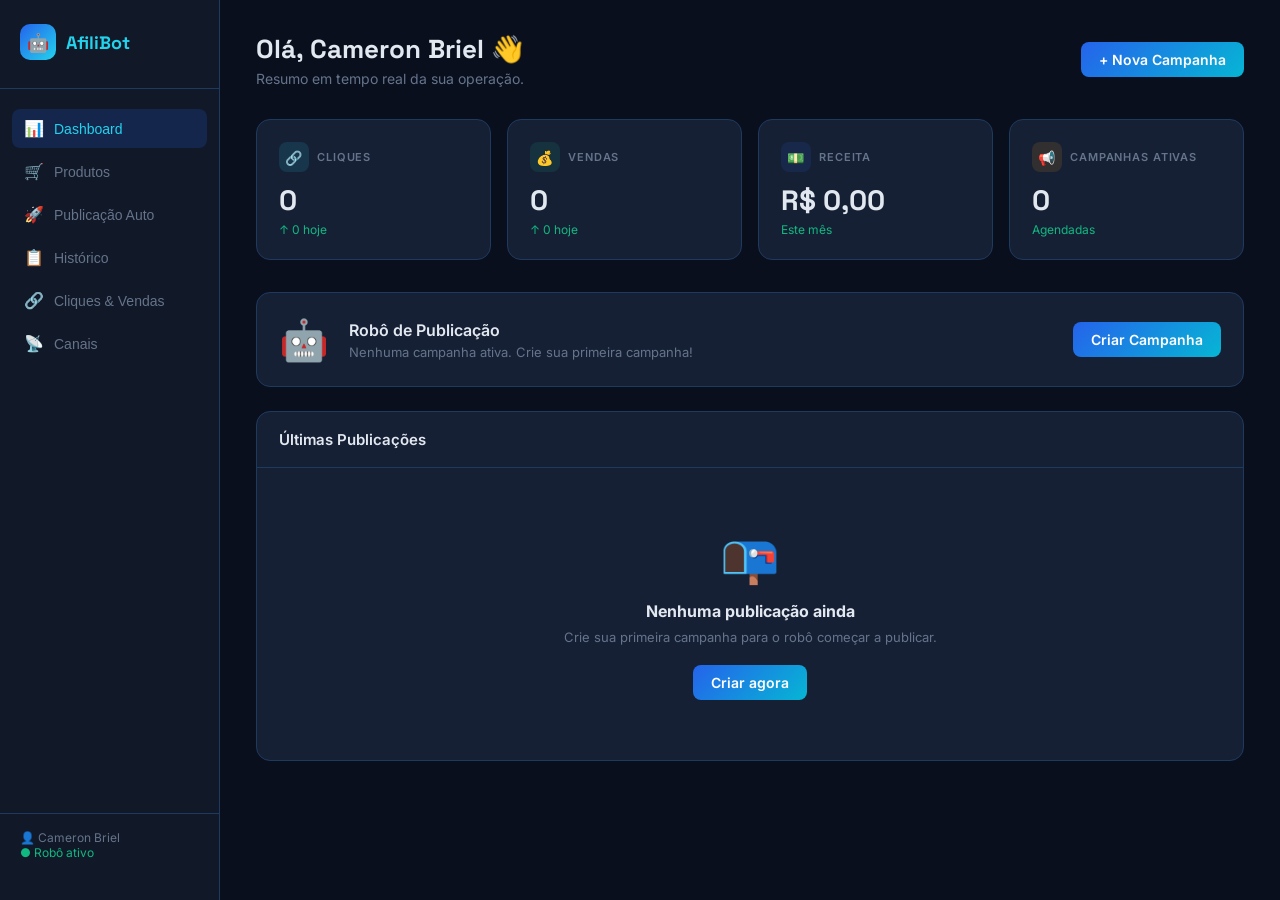
==== index.html.html @ c7c3e6a5 "Add files via upload" ====
<!DOCTYPE html>
<html lang="pt-BR">
<head>
<meta charset="UTF-8">
<meta name="viewport" content="width=device-width, initial-scale=1.0">
<title>AfiliBot — Publicação Automática</title>
<style>
  @import url('https://fonts.googleapis.com/css2?family=Inter:wght@400;500;600;700&family=Space+Grotesk:wght@500;700&display=swap');

  *, *::before, *::after { box-sizing: border-box; margin: 0; padding: 0; }

  :root {
    --bg:       #0a0f1e;
    --surface:  #111827;
    --card:     #162035;
    --border:   #1e3a5f;
    --blue:     #2563eb;
    --cyan:     #22d3ee;
    --cyan2:    #06b6d4;
    --text:     #e2e8f0;
    --muted:    #64748b;
    --green:    #10b981;
    --red:      #ef4444;
    --yellow:   #f59e0b;
  }

  body {
    background: var(--bg);
    color: var(--text);
    font-family: 'Inter', sans-serif;
    min-height: 100vh;
    display: flex;
  }

  /* ── SIDEBAR ── */
  .sidebar {
    width: 220px;
    min-height: 100vh;
    background: var(--surface);
    border-right: 1px solid var(--border);
    display: flex;
    flex-direction: column;
    padding: 24px 0;
    position: fixed;
    top: 0; left: 0;
  }

  .logo {
    display: flex;
    align-items: center;
    gap: 10px;
    padding: 0 20px 28px;
    border-bottom: 1px solid var(--border);
  }

  .logo-icon {
    width: 36px; height: 36px;
    background: linear-gradient(135deg, var(--blue), var(--cyan));
    border-radius: 10px;
    display: flex; align-items: center; justify-content: center;
    font-size: 18px;
  }

  .logo-text {
    font-family: 'Space Grotesk', sans-serif;
    font-size: 18px;
    font-weight: 700;
    color: var(--cyan);
  }

  nav { padding: 20px 12px; flex: 1; }

  .nav-item {
    display: flex;
    align-items: center;
    gap: 10px;
    padding: 10px 12px;
    border-radius: 8px;
    cursor: pointer;
    color: var(--muted);
    font-size: 14px;
    font-weight: 500;
    transition: all .15s;
    margin-bottom: 4px;
    border: none;
    background: none;
    width: 100%;
    text-align: left;
  }

  .nav-item:hover { background: var(--card); color: var(--text); }
  .nav-item.active { background: rgba(37,99,235,.18); color: var(--cyan); }
  .nav-item span.icon { font-size: 16px; }

  .sidebar-footer {
    padding: 16px 20px;
    border-top: 1px solid var(--border);
    font-size: 12px;
    color: var(--muted);
  }

  /* ── MAIN ── */
  .main {
    margin-left: 220px;
    flex: 1;
    padding: 32px 36px;
  }

  .page { display: none; }
  .page.active { display: block; }

  /* ── TOPBAR ── */
  .topbar {
    display: flex;
    align-items: center;
    justify-content: space-between;
    margin-bottom: 32px;
  }

  .page-title { font-family: 'Space Grotesk', sans-serif; font-size: 26px; font-weight: 700; }
  .page-sub { font-size: 14px; color: var(--muted); margin-top: 4px; }

  .btn {
    padding: 9px 18px;
    border-radius: 8px;
    border: none;
    cursor: pointer;
    font-size: 14px;
    font-weight: 600;
    font-family: 'Inter', sans-serif;
    transition: all .15s;
  }

  .btn-primary { background: var(--blue); color: #fff; }
  .btn-primary:hover { background: #1d4ed8; }
  .btn-cyan { background: linear-gradient(135deg, var(--blue), var(--cyan2)); color: #fff; }
  .btn-cyan:hover { opacity: .9; }
  .btn-ghost { background: var(--card); color: var(--text); border: 1px solid var(--border); }
  .btn-ghost:hover { border-color: var(--cyan); color: var(--cyan); }
  .btn-sm { padding: 6px 12px; font-size: 12px; }
  .btn-danger { background: rgba(239,68,68,.15); color: var(--red); border: 1px solid rgba(239,68,68,.3); }

  /* ── CARDS ── */
  .cards-grid {
    display: grid;
    grid-template-columns: repeat(auto-fit, minmax(200px, 1fr));
    gap: 16px;
    margin-bottom: 32px;
  }

  .card {
    background: var(--card);
    border: 1px solid var(--border);
    border-radius: 14px;
    padding: 22px;
  }

  .card-label {
    font-size: 11px;
    font-weight: 600;
    letter-spacing: .08em;
    color: var(--muted);
    text-transform: uppercase;
    margin-bottom: 10px;
    display: flex;
    align-items: center;
    gap: 8px;
  }

  .card-icon {
    width: 30px; height: 30px;
    border-radius: 8px;
    display: flex; align-items: center; justify-content: center;
    font-size: 14px;
  }

  .card-value { font-size: 28px; font-weight: 700; font-family: 'Space Grotesk', sans-serif; }
  .card-change { font-size: 12px; color: var(--green); margin-top: 4px; }

  /* ── TABLE ── */
  .table-wrap {
    background: var(--card);
    border: 1px solid var(--border);
    border-radius: 14px;
    overflow: hidden;
    margin-bottom: 24px;
  }

  .table-head {
    padding: 18px 22px;
    border-bottom: 1px solid var(--border);
    display: flex;
    align-items: center;
    justify-content: space-between;
  }

  .table-title { font-weight: 600; font-size: 15px; }

  table { width: 100%; border-collapse: collapse; }
  th {
    padding: 12px 22px;
    text-align: left;
    font-size: 11px;
    font-weight: 600;
    letter-spacing: .06em;
    color: var(--muted);
    text-transform: uppercase;
    border-bottom: 1px solid var(--border);
  }
  td {
    padding: 14px 22px;
    font-size: 13px;
    border-bottom: 1px solid rgba(30,58,95,.4);
  }
  tr:last-child td { border-bottom: none; }
  tr:hover td { background: rgba(37,99,235,.05); }

  /* ── STATUS BADGES ── */
  .badge {
    display: inline-flex;
    align-items: center;
    gap: 5px;
    padding: 3px 10px;
    border-radius: 20px;
    font-size: 11px;
    font-weight: 600;
  }
  .badge-green  { background: rgba(16,185,129,.12); color: var(--green); }
  .badge-yellow { background: rgba(245,158,11,.12); color: var(--yellow); }
  .badge-red    { background: rgba(239,68,68,.12);  color: var(--red); }
  .badge-blue   { background: rgba(37,99,235,.15);  color: #60a5fa; }
  .badge::before { content: '●'; font-size: 7px; }

  /* ── MODAL ── */
  .modal-overlay {
    display: none;
    position: fixed;
    inset: 0;
    background: rgba(0,0,0,.65);
    z-index: 100;
    align-items: center;
    justify-content: center;
  }
  .modal-overlay.open { display: flex; }

  .modal {
    background: var(--surface);
    border: 1px solid var(--border);
    border-radius: 16px;
    padding: 28px;
    width: 520px;
    max-width: 95vw;
  }

  .modal-title {
    font-family: 'Space Grotesk', sans-serif;
    font-size: 18px;
    font-weight: 700;
    margin-bottom: 20px;
    display: flex;
    align-items: center;
    justify-content: space-between;
  }

  .modal-close {
    background: none;
    border: none;
    color: var(--muted);
    cursor: pointer;
    font-size: 20px;
    line-height: 1;
  }

  /* ── FORM ── */
  .form-group { margin-bottom: 16px; }
  label { display: block; font-size: 12px; font-weight: 600; color: var(--muted); margin-bottom: 6px; text-transform: uppercase; letter-spacing: .05em; }

  input, select, textarea {
    width: 100%;
    background: var(--card);
    border: 1px solid var(--border);
    border-radius: 8px;
    padding: 10px 14px;
    color: var(--text);
    font-size: 14px;
    font-family: 'Inter', sans-serif;
    outline: none;
    transition: border-color .15s;
  }
  input:focus, select:focus, textarea:focus { border-color: var(--cyan); }
  textarea { resize: vertical; min-height: 80px; }
  select option { background: var(--surface); }

  .form-row { display: grid; grid-template-columns: 1fr 1fr; gap: 12px; }
  .modal-actions { display: flex; gap: 10px; justify-content: flex-end; margin-top: 20px; }

  /* ── TOAST ── */
  .toast {
    position: fixed;
    bottom: 28px; right: 28px;
    background: var(--green);
    color: #fff;
    padding: 12px 20px;
    border-radius: 10px;
    font-size: 14px;
    font-weight: 600;
    z-index: 999;
    transform: translateY(80px);
    opacity: 0;
    transition: all .3s;
  }
  .toast.show { transform: translateY(0); opacity: 1; }
  .toast.error { background: var(--red); }

  /* ── EMPTY STATE ── */
  .empty {
    text-align: center;
    padding: 60px 20px;
    color: var(--muted);
  }
  .empty-icon { font-size: 48px; margin-bottom: 14px; }
  .empty h3 { font-size: 16px; color: var(--text); margin-bottom: 8px; }
  .empty p { font-size: 13px; margin-bottom: 20px; }

  /* ── CHANNEL CARDS ── */
  .channels-grid { display: grid; grid-template-columns: repeat(auto-fill, minmax(240px, 1fr)); gap: 16px; }
  .channel-card {
    background: var(--card);
    border: 1px solid var(--border);
    border-radius: 14px;
    padding: 22px;
  }
  .channel-card-top { display: flex; align-items: center; justify-content: space-between; margin-bottom: 14px; }
  .channel-icon { font-size: 28px; }
  .channel-name { font-weight: 600; font-size: 15px; margin-bottom: 4px; }
  .channel-info { font-size: 12px; color: var(--muted); }
  .channel-stats { display: flex; gap: 16px; margin-top: 14px; padding-top: 14px; border-top: 1px solid var(--border); }
  .channel-stat-label { font-size: 11px; color: var(--muted); }
  .channel-stat-value { font-size: 16px; font-weight: 700; }

  /* ── PROGRESS BAR ── */
  .progress-bar { height: 4px; background: var(--border); border-radius: 2px; margin-top: 8px; overflow: hidden; }
  .progress-fill { height: 100%; background: linear-gradient(90deg, var(--blue), var(--cyan)); border-radius: 2px; }

  /* ── ROBOT ANIMATION ── */
  .robot-status {
    background: var(--card);
    border: 1px solid var(--border);
    border-radius: 14px;
    padding: 22px;
    display: flex;
    align-items: center;
    gap: 20px;
    margin-bottom: 24px;
  }
  .robot-emoji { font-size: 40px; animation: pulse 2s infinite; }
  @keyframes pulse { 0%,100%{transform:scale(1)} 50%{transform:scale(1.08)} }
  .robot-info h3 { font-size: 16px; font-weight: 600; margin-bottom: 4px; }
  .robot-info p { font-size: 13px; color: var(--muted); }
  .robot-actions { margin-left: auto; display: flex; gap: 10px; }

  /* ── LINK STATS ── */
  .link-row td:nth-child(3) { font-family: monospace; font-size: 12px; color: var(--cyan); }
</style>
</head>
<body>

<!-- SIDEBAR -->
<aside class="sidebar">
  <div class="logo">
    <div class="logo-icon">🤖</div>
    <span class="logo-text">AfiliBot</span>
  </div>
  <nav>
    <button class="nav-item active" onclick="showPage('dashboard')">
      <span class="icon">📊</span> Dashboard
    </button>
    <button class="nav-item" onclick="showPage('produtos')">
      <span class="icon">🛒</span> Produtos
    </button>
    <button class="nav-item" onclick="showPage('publicacao')">
      <span class="icon">🚀</span> Publicação Auto
    </button>
    <button class="nav-item" onclick="showPage('historico')">
      <span class="icon">📋</span> Histórico
    </button>
    <button class="nav-item" onclick="showPage('cliques')">
      <span class="icon">🔗</span> Cliques & Vendas
    </button>
    <button class="nav-item" onclick="showPage('canais')">
      <span class="icon">📡</span> Canais
    </button>
  </nav>
  <div class="sidebar-footer">
    👤 Cameron Briel<br>
    <span style="color:var(--green);">● Robô ativo</span>
  </div>
</aside>

<!-- MAIN -->
<main class="main">

  <!-- DASHBOARD -->
  <div id="page-dashboard" class="page active">
    <div class="topbar">
      <div>
        <div class="page-title">Olá, Cameron Briel 👋</div>
        <div class="page-sub">Resumo em tempo real da sua operação.</div>
      </div>
      <button class="btn btn-cyan" onclick="showPage('publicacao')">+ Nova Campanha</button>
    </div>

    <div class="cards-grid">
      <div class="card">
        <div class="card-label"><div class="card-icon" style="background:rgba(34,211,238,.12)">🔗</div> Cliques</div>
        <div class="card-value" id="stat-cliques">0</div>
        <div class="card-change">↑ 0 hoje</div>
      </div>
      <div class="card">
        <div class="card-label"><div class="card-icon" style="background:rgba(16,185,129,.12)">💰</div> Vendas</div>
        <div class="card-value" id="stat-vendas">0</div>
        <div class="card-change">↑ 0 hoje</div>
      </div>
      <div class="card">
        <div class="card-label"><div class="card-icon" style="background:rgba(37,99,235,.12)">💵</div> Receita</div>
        <div class="card-value" id="stat-receita">R$ 0,00</div>
        <div class="card-change">Este mês</div>
      </div>
      <div class="card">
        <div class="card-label"><div class="card-icon" style="background:rgba(245,158,11,.12)">📢</div> Campanhas Ativas</div>
        <div class="card-value" id="stat-campanhas">0</div>
        <div class="card-change">Agendadas</div>
      </div>
    </div>

    <div class="robot-status">
      <div class="robot-emoji">🤖</div>
      <div class="robot-info">
        <h3>Robô de Publicação</h3>
        <p id="robot-status-text">Nenhuma campanha ativa. Crie sua primeira campanha!</p>
      </div>
      <div class="robot-actions">
        <button class="btn btn-cyan" onclick="showPage('publicacao')">Criar Campanha</button>
      </div>
    </div>

    <div class="table-wrap">
      <div class="table-head">
        <span class="table-title">Últimas Publicações</span>
      </div>
      <div id="dash-publicacoes">
        <div class="empty">
          <div class="empty-icon">📭</div>
          <h3>Nenhuma publicação ainda</h3>
          <p>Crie sua primeira campanha para o robô começar a publicar.</p>
          <button class="btn btn-cyan" onclick="showPage('publicacao')">Criar agora</button>
        </div>
      </div>
    </div>
  </div>

  <!-- PRODUTOS -->
  <div id="page-produtos" class="page">
    <div class="topbar">
      <div>
        <div class="page-title">Produtos</div>
        <div class="page-sub">Seus links de afiliado do Mercado Livre.</div>
      </div>
      <button class="btn btn-cyan" onclick="openModal('modal-produto')">+ Adicionar Produto</button>
    </div>

    <div class="table-wrap">
      <div class="table-head">
        <span class="table-title">Meus Produtos</span>
        <span id="produtos-count" style="font-size:13px;color:var(--muted)">0 produtos</span>
      </div>
      <div id="produtos-lista">
        <div class="empty">
          <div class="empty-icon">🛒</div>
          <h3>Nenhum produto cadastrado</h3>
          <p>Adicione o link de afiliado do Mercado Livre para o robô publicar.</p>
          <button class="btn btn-cyan" onclick="openModal('modal-produto')">Adicionar produto</button>
        </div>
      </div>
    </div>
  </div>

  <!-- PUBLICAÇÃO AUTO -->
  <div id="page-publicacao" class="page">
    <div class="topbar">
      <div>
        <div class="page-title">Publicação Automática 🚀</div>
        <div class="page-sub">Agende o robô para publicar seus anúncios automaticamente.</div>
      </div>
      <button class="btn btn-cyan" onclick="openModal('modal-campanha')">+ Nova Campanha</button>
    </div>

    <div class="table-wrap">
      <div class="table-head">
        <span class="table-title">Campanhas Agendadas</span>
        <span id="campanhas-count" style="font-size:13px;color:var(--muted)">0 campanhas</span>
      </div>
      <div id="campanhas-lista">
        <div class="empty">
          <div class="empty-icon">⏰</div>
          <h3>Nenhuma campanha agendada</h3>
          <p>Crie uma campanha e o robô publica no horário certo, todo dia.</p>
          <button class="btn btn-cyan" onclick="openModal('modal-campanha')">Criar campanha</button>
        </div>
      </div>
    </div>
  </div>

  <!-- HISTÓRICO -->
  <div id="page-historico" class="page">
    <div class="topbar">
      <div>
        <div class="page-title">Histórico de Publicações</div>
        <div class="page-sub">Tudo que o robô publicou.</div>
      </div>
      <button class="btn btn-ghost" onclick="clearHistorico()">Limpar histórico</button>
    </div>

    <div class="table-wrap">
      <table>
        <thead>
          <tr>
            <th>Produto</th>
            <th>Canal</th>
            <th>Data/Hora</th>
            <th>Status</th>
            <th>Cliques</th>
          </tr>
        </thead>
        <tbody id="historico-body">
          <tr><td colspan="5"><div class="empty"><div class="empty-icon">📋</div><h3>Histórico vazio</h3><p>As publicações do robô aparecerão aqui.</p></div></td></tr>
        </tbody>
      </table>
    </div>
  </div>

  <!-- CLIQUES & VENDAS -->
  <div id="page-cliques" class="page">
    <div class="topbar">
      <div>
        <div class="page-title">Cliques & Vendas</div>
        <div class="page-sub">Rastreamento dos seus links de afiliado.</div>
      </div>
    </div>

    <div class="cards-grid">
      <div class="card">
        <div class="card-label">Total de Cliques</div>
        <div class="card-value" id="c-cliques">0</div>
      </div>
      <div class="card">
        <div class="card-label">Conversões</div>
        <div class="card-value" id="c-vendas">0</div>
      </div>
      <div class="card">
        <div class="card-label">Taxa de Conversão</div>
        <div class="card-value" id="c-taxa">0%</div>
      </div>
      <div class="card">
        <div class="card-label">Receita Total</div>
        <div class="card-value" id="c-receita">R$ 0,00</div>
      </div>
    </div>

    <div class="table-wrap">
      <div class="table-head"><span class="table-title">Rastreamento por Link</span></div>
      <table>
        <thead>
          <tr>
            <th>Produto</th>
            <th>Link Afiliado</th>
            <th>Cliques</th>
            <th>Vendas</th>
            <th>Comissão</th>
          </tr>
        </thead>
        <tbody id="cliques-body">
          <tr><td colspan="5"><div class="empty"><div class="empty-icon">🔗</div><h3>Nenhum clique ainda</h3><p>Os cliques nos seus links aparecerão aqui quando o robô começar a publicar.</p></div></td></tr>
        </tbody>
      </table>
    </div>
  </div>

  <!-- CANAIS -->
  <div id="page-canais" class="page">
    <div class="topbar">
      <div>
        <div class="page-title">Canais Conectados</div>
        <div class="page-sub">Onde o robô publica seus anúncios.</div>
      </div>
      <button class="btn btn-cyan" onclick="openModal('modal-canal')">+ Conectar Canal</button>
    </div>

    <div id="canais-grid" class="channels-grid">
      <!-- Canais aparecem aqui -->
      <div class="channel-card" style="border-style:dashed;cursor:pointer;text-align:center;padding:40px 22px;" onclick="openModal('modal-canal')">
        <div style="font-size:32px;margin-bottom:10px">➕</div>
        <div style="font-weight:600;margin-bottom:4px">Conectar Canal</div>
        <div style="font-size:12px;color:var(--muted)">Telegram, WhatsApp, Facebook</div>
      </div>
    </div>

    <div style="margin-top:32px">
      <div class="table-wrap">
        <div class="table-head"><span class="table-title">Integrações Disponíveis</span></div>
        <table>
          <thead><tr><th>Plataforma</th><th>Status</th><th>Notas</th></tr></thead>
          <tbody>
            <tr>
              <td>📱 Telegram Bot API</td>
              <td><span class="badge badge-green">Disponível</span></td>
              <td style="font-size:12px;color:var(--muted)">Gratuito — recomendado para começar</td>
            </tr>
            <tr>
              <td>💬 WhatsApp Business API</td>
              <td><span class="badge badge-yellow">Em breve</span></td>
              <td style="font-size:12px;color:var(--muted)">Requer conta Meta Business verificada</td>
            </tr>
            <tr>
              <td>👥 Facebook Groups API</td>
              <td><span class="badge badge-yellow">Em breve</span></td>
              <td style="font-size:12px;color:var(--muted)">Requer app Meta aprovado</td>
            </tr>
          </tbody>
        </table>
      </div>
    </div>
  </div>

</main>

<!-- ── MODAIS ── -->

<!-- Modal Produto -->
<div id="modal-produto" class="modal-overlay">
  <div class="modal">
    <div class="modal-title">
      🛒 Adicionar Produto
      <button class="modal-close" onclick="closeModal('modal-produto')">✕</button>
    </div>
    <div class="form-group">
      <label>Nome do Produto</label>
      <input id="p-nome" type="text" placeholder="Ex: Tênis Nike Air Max">
    </div>
    <div class="form-group">
      <label>Link de Afiliado (Mercado Livre)</label>
      <input id="p-link" type="url" placeholder="https://mercadolivre.com.br/...">
    </div>
    <div class="form-row">
      <div class="form-group">
        <label>Preço do Produto</label>
        <input id="p-preco" type="text" placeholder="R$ 0,00">
      </div>
      <div class="form-group">
        <label>% Comissão</label>
        <input id="p-comissao" type="number" placeholder="5" min="1" max="100">
      </div>
    </div>
    <div class="form-group">
      <label>Texto do Anúncio</label>
      <textarea id="p-anuncio" placeholder="Ex: 🔥 OFERTA IMPERDÍVEL! Tênis Nike Air Max com 40% OFF! Só hoje no Mercado Livre. Clique e garanta o seu 👇"></textarea>
    </div>
    <div class="modal-actions">
      <button class="btn btn-ghost" onclick="closeModal('modal-produto')">Cancelar</button>
      <button class="btn btn-cyan" onclick="salvarProduto()">Salvar Produto</button>
    </div>
  </div>
</div>

<!-- Modal Campanha -->
<div id="modal-campanha" class="modal-overlay">
  <div class="modal">
    <div class="modal-title">
      🚀 Nova Campanha
      <button class="modal-close" onclick="closeModal('modal-campanha')">✕</button>
    </div>
    <div class="form-group">
      <label>Produto</label>
      <select id="c-produto">
        <option value="">Selecione um produto...</option>
      </select>
    </div>
    <div class="form-group">
      <label>Canal de Publicação</label>
      <select id="c-canal">
        <option value="">Selecione um canal...</option>
      </select>
    </div>
    <div class="form-row">
      <div class="form-group">
        <label>Data de Início</label>
        <input id="c-data" type="date">
      </div>
      <div class="form-group">
        <label>Horário</label>
        <input id="c-hora" type="time" value="09:00">
      </div>
    </div>
    <div class="form-group">
      <label>Frequência</label>
      <select id="c-freq">
        <option value="diario">Todo dia</option>
        <option value="2x">2x por dia</option>
        <option value="semanal">Semanal</option>
        <option value="unico">Apenas uma vez</option>
      </select>
    </div>
    <div class="modal-actions">
      <button class="btn btn-ghost" onclick="closeModal('modal-campanha')">Cancelar</button>
      <button class="btn btn-cyan" onclick="salvarCampanha()">Agendar Robô</button>
    </div>
  </div>
</div>

<!-- Modal Canal -->
<div id="modal-canal" class="modal-overlay">
  <div class="modal">
    <div class="modal-title">
      📡 Conectar Canal
      <button class="modal-close" onclick="closeModal('modal-canal')">✕</button>
    </div>
    <div class="form-group">
      <label>Plataforma</label>
      <select id="canal-tipo">
        <option value="telegram">📱 Telegram</option>
        <option value="whatsapp" disabled>💬 WhatsApp (em breve)</option>
        <option value="facebook" disabled>👥 Facebook (em breve)</option>
      </select>
    </div>
    <div class="form-group">
      <label>Nome do Canal / Grupo</label>
      <input id="canal-nome" type="text" placeholder="Ex: Ofertas do Dia">
    </div>
    <div class="form-group">
      <label>Token do Bot Telegram</label>
      <input id="canal-token" type="text" placeholder="Cole o token do @BotFather aqui">
    </div>
    <div class="form-group">
      <label>Chat ID</label>
      <input id="canal-chatid" type="text" placeholder="Ex: -100123456789">
    </div>
    <div style="background:rgba(34,211,238,.06);border:1px solid rgba(34,211,238,.2);border-radius:8px;padding:12px;font-size:12px;color:var(--muted);margin-bottom:16px;">
      💡 <strong style="color:var(--cyan)">Como obter:</strong> Crie um bot no @BotFather no Telegram e cole o token aqui. O chat ID é o ID do seu canal ou grupo.
    </div>
    <div class="modal-actions">
      <button class="btn btn-ghost" onclick="closeModal('modal-canal')">Cancelar</button>
      <button class="btn btn-cyan" onclick="salvarCanal()">Conectar</button>
    </div>
  </div>
</div>

<!-- Toast -->
<div id="toast" class="toast"></div>

<script>
// ── STATE ──
let state = {
  produtos: [],
  campanhas: [],
  canais: [],
  historico: [],
  cliques: 0,
  vendas: 0,
  receita: 0
};

// ── NAVIGATION ──
function showPage(id) {
  document.querySelectorAll('.page').forEach(p => p.classList.remove('active'));
  document.querySelectorAll('.nav-item').forEach(n => n.classList.remove('active'));
  document.getElementById('page-' + id).classList.add('active');
  event.currentTarget && event.currentTarget.classList.add('active');
  // fix active nav
  document.querySelectorAll('.nav-item').forEach(btn => {
    if (btn.getAttribute('onclick') && btn.getAttribute('onclick').includes(id)) {
      btn.classList.add('active');
    }
  });
  if (id === 'cliques') renderCliques();
}

// ── MODAL ──
function openModal(id) {
  if (id === 'modal-campanha') populateCampanhaSelects();
  document.getElementById(id).classList.add('open');
}
function closeModal(id) {
  document.getElementById(id).classList.remove('open');
}

// ── TOAST ──
function toast(msg, isError = false) {
  const t = document.getElementById('toast');
  t.textContent = msg;
  t.className = 'toast' + (isError ? ' error' : '') + ' show';
  setTimeout(() => t.classList.remove('show'), 3000);
}

// ── PRODUTO ──
function salvarProduto() {
  const nome = document.getElementById('p-nome').value.trim();
  const link = document.getElementById('p-link').value.trim();
  const preco = document.getElementById('p-preco').value.trim();
  const comissao = document.getElementById('p-comissao').value.trim();
  const anuncio = document.getElementById('p-anuncio').value.trim();

  if (!nome || !link) return toast('Preencha nome e link!', true);

  state.produtos.push({ id: Date.now(), nome, link, preco, comissao, anuncio, cliques: 0, vendas: 0 });
  closeModal('modal-produto');
  ['p-nome','p-link','p-preco','p-comissao','p-anuncio'].forEach(id => document.getElementById(id).value = '');
  renderProdutos();
  toast('✅ Produto adicionado!');
}

function renderProdutos() {
  const el = document.getElementById('produtos-lista');
  document.getElementById('produtos-count').textContent = state.produtos.length + ' produto(s)';

  if (!state.produtos.length) {
    el.innerHTML = `<div class="empty"><div class="empty-icon">🛒</div><h3>Nenhum produto cadastrado</h3><p>Adicione o link de afiliado do Mercado Livre para o robô publicar.</p><button class="btn btn-cyan" onclick="openModal('modal-produto')">Adicionar produto</button></div>`;
    return;
  }

  el.innerHTML = `<table>
    <thead><tr><th>Produto</th><th>Link</th><th>Preço</th><th>Comissão</th><th>Ações</th></tr></thead>
    <tbody>${state.produtos.map(p => `
      <tr>
        <td><strong>${p.nome}</strong></td>
        <td class="link-row"><a href="${p.link}" target="_blank" style="color:var(--cyan);font-size:12px;font-family:monospace">${p.link.substring(0,40)}...</a></td>
        <td>${p.preco || '—'}</td>
        <td>${p.comissao ? p.comissao + '%' : '—'}</td>
        <td><button class="btn btn-danger btn-sm" onclick="deleteProduto(${p.id})">Remover</button></td>
      </tr>`).join('')}
    </tbody></table>`;
}

function deleteProduto(id) {
  state.produtos = state.produtos.filter(p => p.id !== id);
  renderProdutos();
  toast('Produto removido.');
}

// ── CAMPANHA ──
function populateCampanhaSelects() {
  const ps = document.getElementById('c-produto');
  ps.innerHTML = '<option value="">Selecione um produto...</option>' +
    state.produtos.map(p => `<option value="${p.id}">${p.nome}</option>`).join('');

  const cs = document.getElementById('c-canal');
  cs.innerHTML = '<option value="">Selecione um canal...</option>' +
    state.canais.map(c => `<option value="${c.id}">${c.plataforma_icon} ${c.nome}</option>`).join('');

  // default date = today
  const today = new Date().toISOString().split('T')[0];
  document.getElementById('c-data').value = today;
}

function salvarCampanha() {
  const pid = document.getElementById('c-produto').value;
  const cid = document.getElementById('c-canal').value;
  const data = document.getElementById('c-data').value;
  const hora = document.getElementById('c-hora').value;
  const freq = document.getElementById('c-freq').value;

  if (!pid) return toast('Selecione um produto!', true);
  if (!cid) return toast('Selecione um canal!', true);
  if (!data || !hora) return toast('Defina data e horário!', true);

  const produto = state.produtos.find(p => p.id == pid);
  const canal = state.canais.find(c => c.id == cid);

  const freqLabel = { diario: 'Todo dia', '2x': '2x por dia', semanal: 'Semanal', unico: 'Única vez' };

  state.campanhas.push({
    id: Date.now(),
    produto: produto.nome,
    canal: canal.nome,
    canal_icon: canal.plataforma_icon,
    data, hora, freq,
    freqLabel: freqLabel[freq],
    status: 'agendada',
    link: produto.link
  });

  closeModal('modal-campanha');
  renderCampanhas();
  updateDashboard();
  toast('🚀 Campanha agendada! O robô vai publicar automaticamente.');

  // simulate auto-publish after 5s
  if (freq === 'unico') {
    setTimeout(() => simularPublicacao(state.campanhas[state.campanhas.length - 1]), 5000);
  } else {
    setTimeout(() => simularPublicacao(state.campanhas[state.campanhas.length - 1]), 5000);
  }
}

function renderCampanhas() {
  const el = document.getElementById('campanhas-lista');
  document.getElementById('campanhas-count').textContent = state.campanhas.length + ' campanha(s)';

  if (!state.campanhas.length) {
    el.innerHTML = `<div class="empty"><div class="empty-icon">⏰</div><h3>Nenhuma campanha agendada</h3><p>Crie uma campanha e o robô publica no horário certo, todo dia.</p><button class="btn btn-cyan" onclick="openModal('modal-campanha')">Criar campanha</button></div>`;
    return;
  }

  const statusBadge = {
    agendada: '<span class="badge badge-yellow">Agendada</span>',
    publicada: '<span class="badge badge-green">Publicada</span>',
    falhou:    '<span class="badge badge-red">Falhou</span>'
  };

  el.innerHTML = `<table>
    <thead><tr><th>Produto</th><th>Canal</th><th>Horário</th><th>Frequência</th><th>Status</th><th>Ações</th></tr></thead>
    <tbody>${state.campanhas.map(c => `
      <tr>
        <td><strong>${c.produto}</strong></td>
        <td>${c.canal_icon} ${c.canal}</td>
        <td>${c.hora} — ${c.data}</td>
        <td>${c.freqLabel}</td>
        <td>${statusBadge[c.status]}</td>
        <td><button class="btn btn-danger btn-sm" onclick="deleteCampanha(${c.id})">Remover</button></td>
      </tr>`).join('')}
    </tbody></table>`;
}

function deleteCampanha(id) {
  state.campanhas = state.campanhas.filter(c => c.id !== id);
  renderCampanhas();
  updateDashboard();
}

// ── CANAL ──
const plataformas = { telegram: { icon: '📱', nome: 'Telegram' }, whatsapp: { icon: '💬', nome: 'WhatsApp' }, facebook: { icon: '👥', nome: 'Facebook' } };

function salvarCanal() {
  const tipo = document.getElementById('canal-tipo').value;
  const nome = document.getElementById('canal-nome').value.trim();
  const token = document.getElementById('canal-token').value.trim();
  const chatid = document.getElementById('canal-chatid').value.trim();

  if (!nome || !token || !chatid) return toast('Preencha todos os campos!', true);

  const pl = plataformas[tipo];
  state.canais.push({ id: Date.now(), tipo, nome, token, chatid, plataforma_icon: pl.icon, plataforma: pl.nome, publicacoes: 0, cliques: 0 });
  closeModal('modal-canal');
  ['canal-nome','canal-token','canal-chatid'].forEach(id => document.getElementById(id).value = '');
  renderCanais();
  toast('✅ Canal conectado!');
}

function renderCanais() {
  const grid = document.getElementById('canais-grid');
  const addCard = `<div class="channel-card" style="border-style:dashed;cursor:pointer;text-align:center;padding:40px 22px;" onclick="openModal('modal-canal')"><div style="font-size:32px;margin-bottom:10px">➕</div><div style="font-weight:600;margin-bottom:4px">Conectar Canal</div><div style="font-size:12px;color:var(--muted)">Telegram, WhatsApp, Facebook</div></div>`;

  grid.innerHTML = state.canais.map(c => `
    <div class="channel-card">
      <div class="channel-card-top">
        <div class="channel-icon">${c.plataforma_icon}</div>
        <span class="badge badge-green">Ativo</span>
      </div>
      <div class="channel-name">${c.nome}</div>
      <div class="channel-info">${c.plataforma} • Chat ID: ${c.chatid.substring(0,12)}...</div>
      <div class="channel-stats">
        <div><div class="channel-stat-label">Publicações</div><div class="channel-stat-value">${c.publicacoes}</div></div>
        <div><div class="channel-stat-label">Cliques</div><div class="channel-stat-value">${c.cliques}</div></div>
      </div>
    </div>`).join('') + addCard;
}

// ── SIMULAÇÃO DO ROBÔ ──
function simularPublicacao(campanha) {
  // Marca como publicada
  const c = state.campanhas.find(x => x.id === campanha.id);
  if (c) c.status = 'publicada';

  // Adiciona ao histórico
  const agora = new Date();
  const cliquesSimulados = Math.floor(Math.random() * 15) + 1;
  state.historico.unshift({
    produto: campanha.produto,
    canal: campanha.canal_icon + ' ' + campanha.canal,
    dataHora: agora.toLocaleString('pt-BR'),
    status: 'publicada',
    cliques: cliquesSimulados
  });

  // Atualiza cliques globais
  state.cliques += cliquesSimulados;
  const vendaGerada = Math.random() > 0.7;
  if (vendaGerada) {
    state.vendas += 1;
    state.receita += Math.random() * 50 + 10;
  }

  // Atualiza canal
  const canal = state.canais.find(x => x.nome === campanha.canal);
  if (canal) { canal.publicacoes++; canal.cliques += cliquesSimulados; }

  renderCampanhas();
  renderHistorico();
  updateDashboard();
  renderCanais();
  toast('🤖 Robô publicou um anúncio! +' + cliquesSimulados + ' cliques gerados.');
}

// ── HISTÓRICO ──
function renderHistorico() {
  const body = document.getElementById('historico-body');
  if (!state.historico.length) {
    body.innerHTML = '<tr><td colspan="5"><div class="empty"><div class="empty-icon">📋</div><h3>Histórico vazio</h3><p>As publicações do robô aparecerão aqui.</p></div></td></tr>';
    return;
  }
  const statusBadge = { publicada: '<span class="badge badge-green">Publicada</span>', falhou: '<span class="badge badge-red">Falhou</span>', agendada: '<span class="badge badge-yellow">Agendada</span>' };
  body.innerHTML = state.historico.map(h => `
    <tr>
      <td><strong>${h.produto}</strong></td>
      <td>${h.canal}</td>
      <td style="font-size:12px;color:var(--muted)">${h.dataHora}</td>
      <td>${statusBadge[h.status]}</td>
      <td><strong style="color:var(--cyan)">${h.cliques}</strong></td>
    </tr>`).join('');
}

function clearHistorico() {
  state.historico = [];
  renderHistorico();
}

// ── CLIQUES ──
function renderCliques() {
  document.getElementById('c-cliques').textContent = state.cliques;
  document.getElementById('c-vendas').textContent = state.vendas;
  document.getElementById('c-taxa').textContent = state.cliques ? ((state.vendas / state.cliques) * 100).toFixed(1) + '%' : '0%';
  document.getElementById('c-receita').textContent = 'R$ ' + state.receita.toFixed(2).replace('.', ',');

  const body = document.getElementById('cliques-body');
  if (!state.produtos.length) {
    body.innerHTML = '<tr><td colspan="5"><div class="empty"><div class="empty-icon">🔗</div><h3>Nenhum clique ainda</h3><p>Os cliques nos seus links aparecerão aqui quando o robô começar a publicar.</p></div></td></tr>';
    return;
  }
  body.innerHTML = state.produtos.map(p => `
    <tr>
      <td><strong>${p.nome}</strong></td>
      <td style="font-size:11px;font-family:monospace;color:var(--cyan)">${p.link.substring(0,35)}...</td>
      <td>${p.cliques || 0}</td>
      <td>${p.vendas || 0}</td>
      <td>R$ ${((p.vendas || 0) * ((p.comissao || 5) / 100) * parseFloat((p.preco || '0').replace('R$','').replace(',','.')) || 0).toFixed(2)}</td>
    </tr>`).join('');
}

// ── DASHBOARD ──
function updateDashboard() {
  document.getElementById('stat-cliques').textContent = state.cliques;
  document.getElementById('stat-vendas').textContent = state.vendas;
  document.getElementById('stat-receita').textContent = 'R$ ' + state.receita.toFixed(2).replace('.', ',');
  document.getElementById('stat-campanhas').textContent = state.campanhas.filter(c => c.status === 'agendada').length;

  const ativas = state.campanhas.filter(c => c.status === 'agendada').length;
  document.getElementById('robot-status-text').textContent = ativas
    ? `🟢 ${ativas} campanha(s) ativa(s) — publicando automaticamente!`
    : 'Nenhuma campanha ativa. Crie sua primeira campanha!';

  // últimas publicações no dash
  const dp = document.getElementById('dash-publicacoes');
  if (!state.historico.length) {
    dp.innerHTML = `<div class="empty"><div class="empty-icon">📭</div><h3>Nenhuma publicação ainda</h3><p>Crie sua primeira campanha para o robô começar a publicar.</p><button class="btn btn-cyan" onclick="showPage('publicacao')">Criar agora</button></div>`;
    return;
  }
  const statusBadge = { publicada: '<span class="badge badge-green">Publicada</span>', falhou: '<span class="badge badge-red">Falhou</span>' };
  dp.innerHTML = `<table>
    <thead><tr><th>Produto</th><th>Canal</th><th>Horário</th><th>Status</th><th>Cliques</th></tr></thead>
    <tbody>${state.historico.slice(0,5).map(h => `
      <tr>
        <td><strong>${h.produto}</strong></td>
        <td>${h.canal}</td>
        <td style="font-size:12px;color:var(--muted)">${h.dataHora}</td>
        <td>${statusBadge[h.status]}</td>
        <td><strong style="color:var(--cyan)">${h.cliques}</strong></td>
      </tr>`).join('')}
    </tbody></table>`;
}

// ── CLICK OUTSIDE MODAL ──
document.querySelectorAll('.modal-overlay').forEach(overlay => {
  overlay.addEventListener('click', e => {
    if (e.target === overlay) overlay.classList.remove('open');
  });
});

// Init
renderProdutos();
renderCampanhas();
renderCanais();
</script>
</body>
</html>
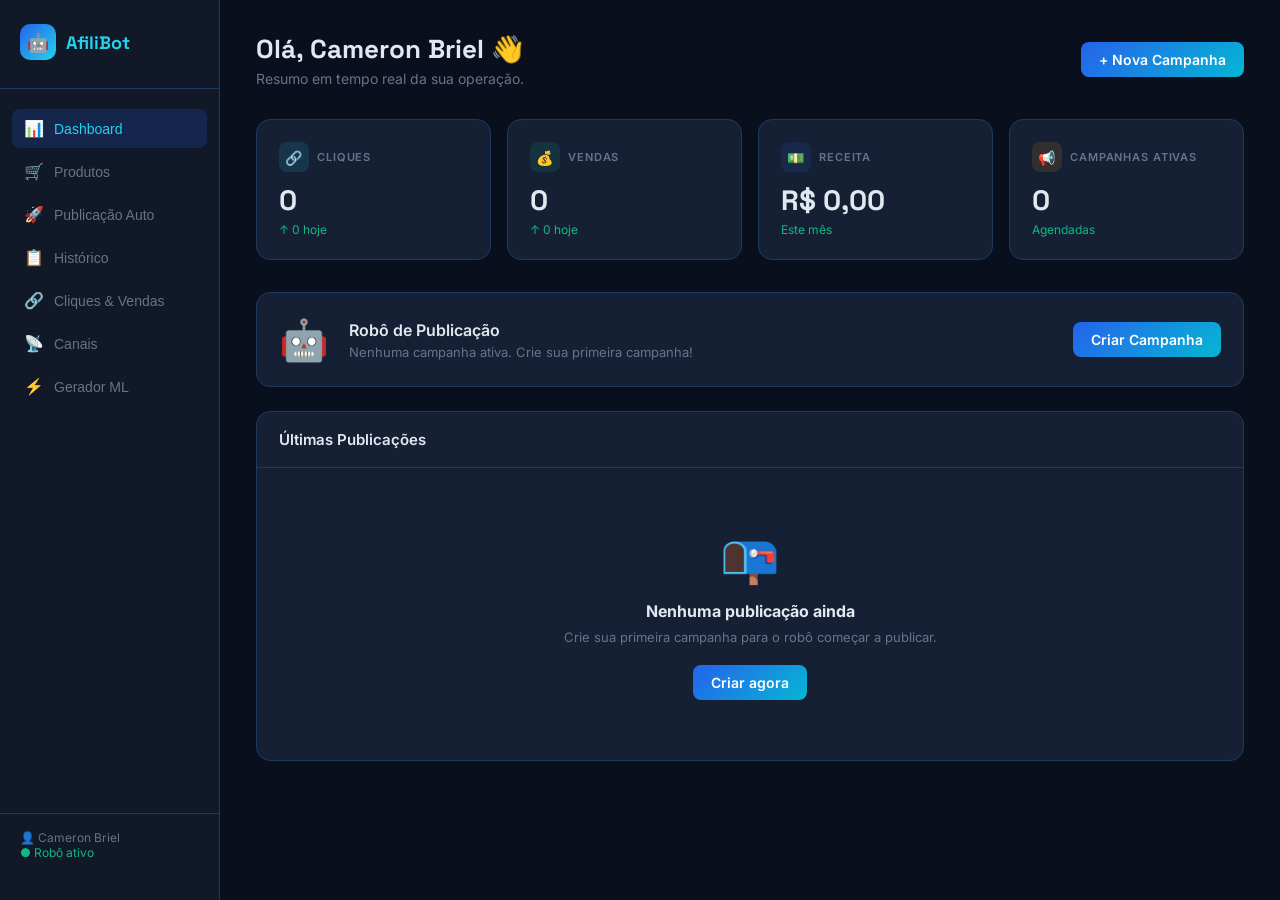
==== commit d21391ce: "Add files via upload" ====
--- a/index.html.html
+++ b/index.html.html
@@ -390,6 +390,9 @@
     <button class="nav-item" onclick="showPage('canais')">
       <span class="icon">📡</span> Canais
     </button>
+    <button class="nav-item" onclick="showPage('gerador')">
+      <span class="icon">⚡</span> Gerador ML
+    </button>
   </nav>
   <div class="sidebar-footer">
     👤 Cameron Briel<br>
@@ -632,6 +635,58 @@
     </div>
   </div>
 
+
+  <!-- GERADOR ML -->
+  <div id="page-gerador" class="page">
+    <div class="topbar">
+      <div>
+        <div class="page-title">⚡ Gerador de Links ML</div>
+        <div class="page-sub">Cole o link de qualquer produto e gere seu link de afiliado automaticamente.</div>
+      </div>
+    </div>
+    <div class="card" style="margin-bottom:24px">
+      <div class="card-label">🏷️ Sua Etiqueta de Afiliado</div>
+      <div style="display:flex;gap:12px;margin-top:10px;align-items:center">
+        <input id="etiqueta-ml" type="text" value="camerondesign" style="max-width:260px" placeholder="sua-etiqueta">
+        <button class="btn btn-ghost" onclick="salvarEtiqueta()">Salvar</button>
+        <span id="etiqueta-ok" style="font-size:13px;color:var(--green);display:none">✅ Salvo!</span>
+      </div>
+      <div style="font-size:12px;color:var(--muted);margin-top:8px">Esta etiqueta rastreia suas comissões no ML Afiliados.</div>
+    </div>
+    <div class="card" style="margin-bottom:24px">
+      <div class="card-label" style="margin-bottom:14px">🔗 Gerar Link de Afiliado</div>
+      <div class="form-group">
+        <label>Link do Produto (Mercado Livre)</label>
+        <div style="display:flex;gap:10px">
+          <input id="ml-link-input" type="url" placeholder="Cole aqui o link do produto do ML...">
+          <button class="btn btn-cyan" onclick="gerarLink()" style="white-space:nowrap">Gerar Link</button>
+        </div>
+      </div>
+      <div id="link-resultado" style="display:none">
+        <div style="background:rgba(34,211,238,.06);border:1px solid rgba(34,211,238,.2);border-radius:10px;padding:16px;margin-top:8px">
+          <div style="font-size:11px;color:var(--muted);margin-bottom:8px;text-transform:uppercase;letter-spacing:.05em">Seu link de afiliado gerado</div>
+          <div style="display:flex;gap:10px;align-items:center">
+            <input id="link-gerado" type="text" readonly style="font-size:12px;font-family:monospace;color:var(--cyan);background:var(--bg)">
+            <button class="btn btn-ghost btn-sm" onclick="copiarLink()">📋 Copiar</button>
+          </div>
+          <div style="margin-top:12px;display:flex;gap:10px">
+            <button class="btn btn-cyan btn-sm" onclick="adicionarProdutoML()">+ Adicionar ao AfiliBot</button>
+            <button class="btn btn-ghost btn-sm" onclick="limparGerador()">Limpar</button>
+          </div>
+        </div>
+      </div>
+    </div>
+    <div class="table-wrap">
+      <div class="table-head">
+        <span class="table-title">Produtos Gerados</span>
+        <span id="gerados-count" style="font-size:13px;color:var(--muted)">0 produtos</span>
+      </div>
+      <div id="gerados-lista">
+        <div class="empty"><div class="empty-icon">⚡</div><h3>Nenhum link gerado ainda</h3><p>Cole um link do ML acima para começar.</p></div>
+      </div>
+    </div>
+  </div>
+
 </main>
 
 <!-- ── MODAIS ── -->
@@ -1094,6 +1149,93 @@
   });
 });
 
+
+// ── GERADOR ML ──
+let etiquetaML = "camerondesign";
+let produtosGerados = [];
+
+function salvarEtiqueta() {
+  etiquetaML = document.getElementById("etiqueta-ml").value.trim() || "camerondesign";
+  const ok = document.getElementById("etiqueta-ok");
+  ok.style.display = "inline";
+  setTimeout(() => ok.style.display = "none", 2000);
+}
+
+function gerarLink() {
+  const input = document.getElementById("ml-link-input").value.trim();
+  if (!input) return toast("Cole um link do ML primeiro!", true);
+  if (!input.includes("mercadolivre") && !input.includes("meli.la") && !input.includes("mercadopago")) {
+    return toast("Cole um link válido do Mercado Livre!", true);
+  }
+  let linkFinal = input;
+  try {
+    const url = new URL(input);
+    url.searchParams.set("matt_tool", etiquetaML);
+    url.searchParams.set("matt_word", etiquetaML);
+    url.searchParams.set("matt_source", "afilibot");
+    linkFinal = url.toString();
+  } catch(e) {
+    linkFinal = input + (input.includes("?") ? "&" : "?") + "matt_tool=" + etiquetaML;
+  }
+  document.getElementById("link-gerado").value = linkFinal;
+  document.getElementById("link-resultado").style.display = "block";
+  toast("✅ Link gerado com sua etiqueta!");
+}
+
+function copiarLink() {
+  const link = document.getElementById("link-gerado").value;
+  navigator.clipboard.writeText(link).then(() => toast("📋 Link copiado!"));
+}
+
+function limparGerador() {
+  document.getElementById("ml-link-input").value = "";
+  document.getElementById("link-resultado").style.display = "none";
+}
+
+function adicionarProdutoML() {
+  const link = document.getElementById("link-gerado").value;
+  const linkOriginal = document.getElementById("ml-link-input").value;
+  if (!link) return;
+  const nome = "Produto ML " + (produtosGerados.length + 1);
+  const prod = { id: Date.now(), nome, link, linkOriginal, etiqueta: etiquetaML, cliques: 0, vendas: 0, geradoEm: new Date().toLocaleString("pt-BR") };
+  produtosGerados.push(prod);
+  state.produtos.push({ id: prod.id, nome, link, preco: "", comissao: "5", anuncio: "🔥 OFERTA! " + nome + " no Mercado Livre. Clique e garanta o seu 👇\n" + link, cliques: 0, vendas: 0 });
+  renderProdutos();
+  renderGerados();
+  limparGerador();
+  toast("✅ Produto adicionado ao AfiliBot!");
+}
+
+function renderGerados() {
+  const el = document.getElementById("gerados-lista");
+  document.getElementById("gerados-count").textContent = produtosGerados.length + " produto(s)";
+  if (!produtosGerados.length) {
+    el.innerHTML = `<div class="empty"><div class="empty-icon">⚡</div><h3>Nenhum link gerado ainda</h3><p>Cole um link do ML acima para começar.</p></div>`;
+    return;
+  }
+  el.innerHTML = `<table>
+    <thead><tr><th>Produto</th><th>Link Afiliado</th><th>Etiqueta</th><th>Gerado em</th><th>Ações</th></tr></thead>
+    <tbody>${produtosGerados.map(p => `
+      <tr>
+        <td><strong>${p.nome}</strong></td>
+        <td style="font-size:11px;font-family:monospace;color:var(--cyan)">${p.link.substring(0,45)}...</td>
+        <td><span class="badge badge-blue">${p.etiqueta}</span></td>
+        <td style="font-size:12px;color:var(--muted)">${p.geradoEm}</td>
+        <td>
+          <button class="btn btn-ghost btn-sm" onclick="navigator.clipboard.writeText('${p.link}').then(()=>toast('Copiado!'))">📋</button>
+          <button class="btn btn-danger btn-sm" onclick="removerGerado(${p.id})">✕</button>
+        </td>
+      </tr>`).join("")}
+    </tbody></table>`;
+}
+
+function removerGerado(id) {
+  produtosGerados = produtosGerados.filter(p => p.id !== id);
+  state.produtos = state.produtos.filter(p => p.id !== id);
+  renderGerados();
+  renderProdutos();
+}
+
 // Init
 renderProdutos();
 renderCampanhas();
